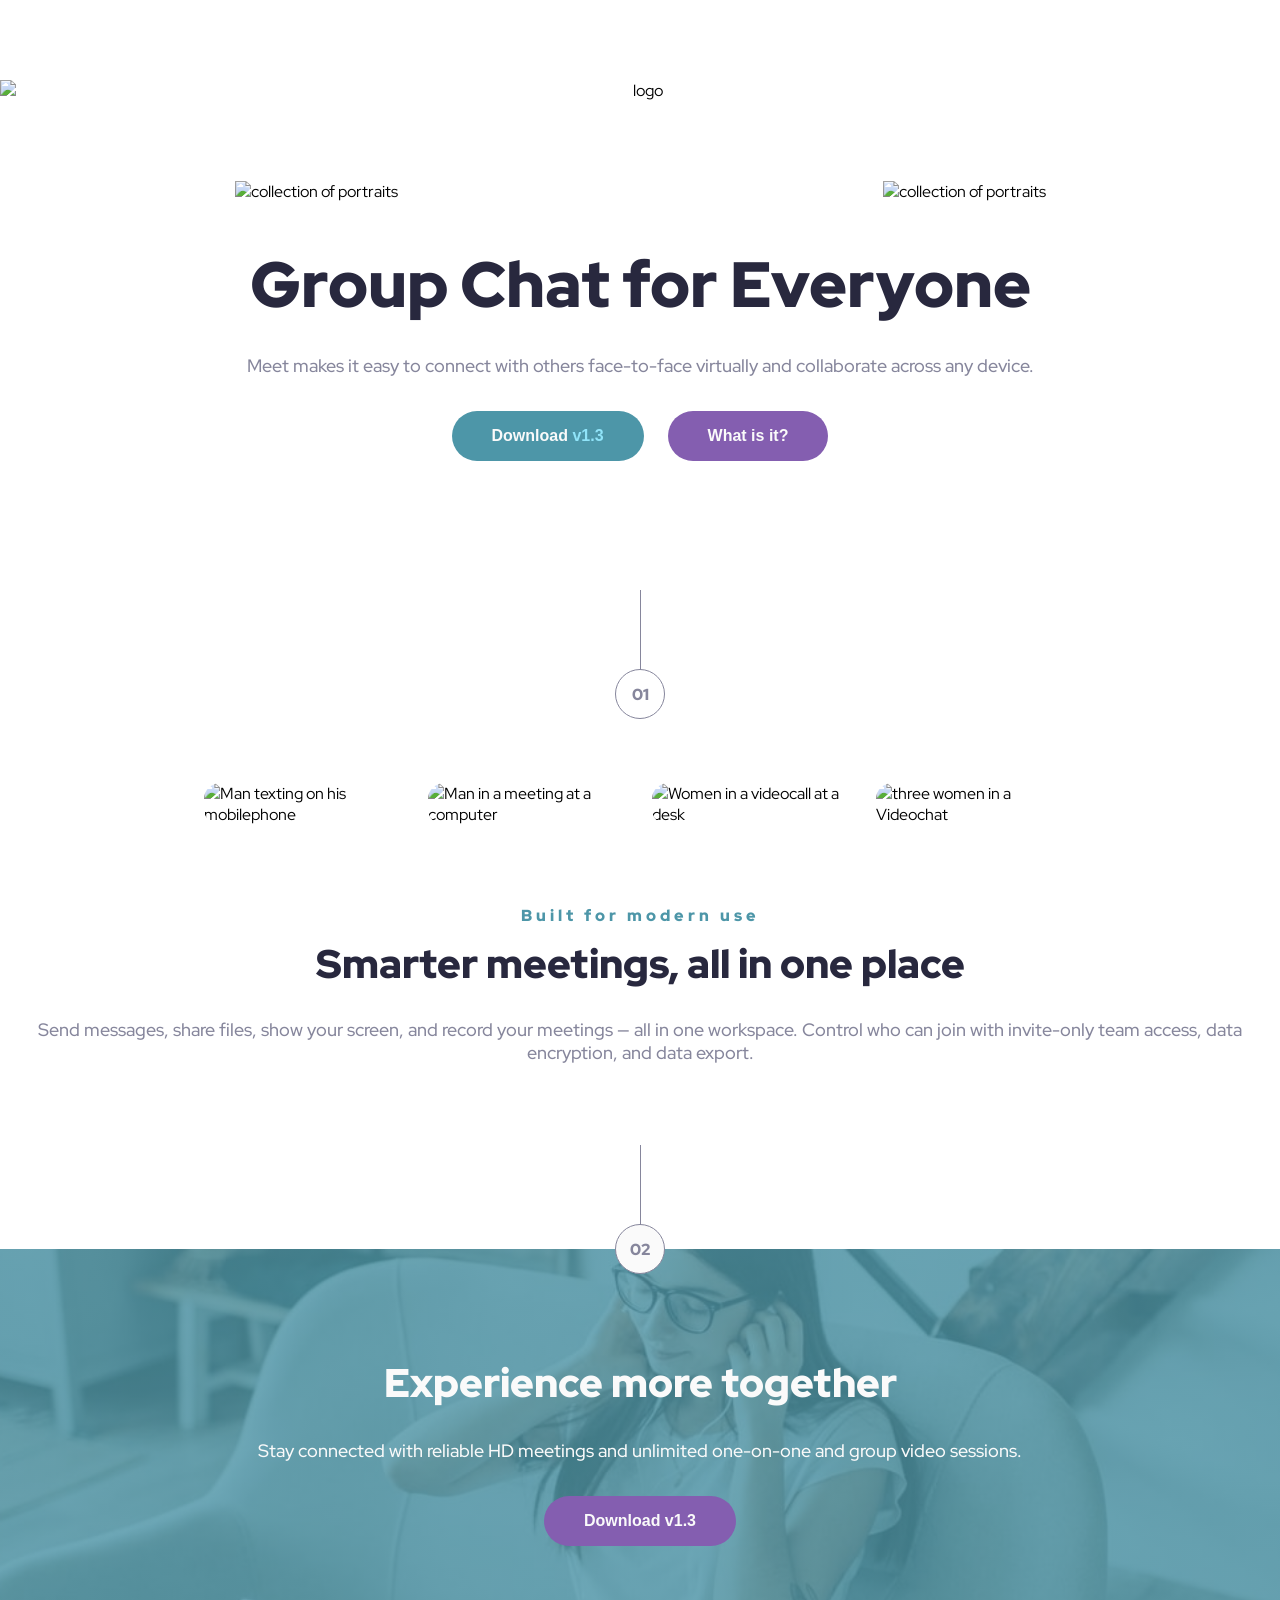
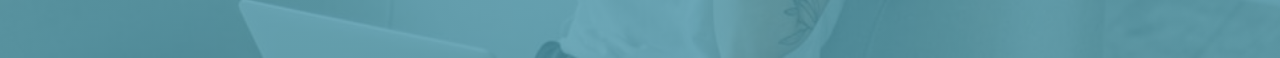
==== index.html @ 0fd46693 "changes" ====
<!DOCTYPE html>
<html lang="en">

<head>
  <meta charset="UTF-8">
  <meta name="viewport" content="width=device-width, initial-scale=1.0">

  <link rel="icon" type="image/png" sizes="32x32" href="./assets/favicon-32x32.png">
  <link rel="stylesheet" href="../style.css">

  <title>Frontend Mentor | Meet landing page</title>
</head>

<body>
  <header>
    <div class="container">
      <img src="./assets/logo.svg" alt="logo" class="logo">
      <div class="header-container">
        <div class="img-container"><img src="./assets/desktop/image-hero-left.png" alt="collection of portraits"></div>
        <div class="text-container flex">
          <h1 class="main-header">Group Chat for Everyone</h1>
          <p class="header-text">Meet makes it easy to connect with others face-to-face virtually and collaborate
            across any device.</p>
          <div class="btn-container">
            <button class="btn btn_main">Download <span>v1.3</span></button>
            <button class="btn btn_secondary">What is it?</button>
          </div>
        </div>
        <div class="img-container"><img src="./assets/desktop/image-hero-right.png" alt="collection of portraits"></div>
      </div>
  </header>
  <main>

    <div class="container">
      <div class="circle-design"><span></span>01</div>
    </div>
    <div class="img-carousel">
      <img src="./assets/desktop/image-man-texting.jpg" alt="Man texting on his mobilephone" class="img">
      <img src="./assets/desktop/image-men-in-meeting.jpg" alt="Man in a meeting at a computer" class="img">
      <img src="./assets/desktop/image-woman-in-videocall.jpg" alt="Women in a videocall at a desk" class="img">
      <img src="./assets/desktop/image-women-videochatting.jpg" alt="three women in a Videochat" class="img">
    </div>
    <div class="text-container">
      <p class="subheader">Built for modern use</p>
      <h2 class="header">Smarter meetings, all in one place</h2>
      <p class="text">
        Send messages, share files, show your screen, and record your meetings — all in one
        workspace. Control who can join with invite-only team access, data encryption, and data export.
      </p>
    </div>
    </div>
  </main>
  <footer>
    <div class="circle-design circle-design_bottom">02</div>
    <div class="footer-container">
      <h2 class="header header_white">Experience more together</h2>
      <p class="text text_white">Stay connected with reliable HD meetings and unlimited one-on-one and group video
        sessions.
      </p>
      <button class="btn btn_secondary btn_footer">Download v1.3</button>
    </div>
  </footer>
</body>

</html>
---- style.css ----
:root{
  /* Colors */
  /* Primary */
  --clr-cyan-600: hsl(192,37%, 48%);
  --clr-cyan-300: hsl(192,90%,77%);
  --clr-purple-600: hsl(268, 34%, 53%);
  --clr-purple-300: hsl(268,100%,86%);

  /* Neutrals */
  --clr-slate-900:hsl(240,21%,20%);
  --clr-slate-600:hsl(240,10%,57%);
  --clr-slate-300:hsl(240,18%,85%);
  --clr-white:hsl(0,0%,98%);

  /* Typography */
  --fs-preset-1:4rem;
  --lh-preset-1:110%;
  --fs-preset-2: 2.5rem;
  --fs-preset-3:1rem;
  --fs-preset-4:1.125rem;
  --fs-preset-5:1rem;
  --lh-preset-5:150%;

  /* Spacing */
  --sp-extrabig:7rem;
  --sp-big-900:5rem;
  --sp-big-800:4.5rem;
  --sp-big-700:4rem;
  --sp-big-600:3.5rem;
  --sp-big-500:2.5rem;
  --sp-medium-200:2rem;
  --sp-medium-100:1.5rem;
  --sp-small-300:1rem;
  --sp-small-200:.5rem;
  --sp-small-100:.25rem;
}

@font-face {
  font-family: "Red Hat Display";
  src: url("./starter-code/assets/fonts/Red_Hat_Display/RedHatDisplay-VariableFont_wght.ttf");
  font-weight:900, 800, 600, 500;
  font-style: normal;
}

*{
  margin: 0;
  padding: 0;
  box-sizing: border-box;
}
/* /////////////7// */
    /* General */
/* /////////////7// */

body{
  font-family: "Red Hat Display", serif;
}

.flex{
  display: flex;
  justify-content: center;
  flex-direction: column;
  align-items: center;
}

/* /////////////7// */
    /* Buttons */
/* /////////////7// */

.btn{
  border: 0;
  padding: 1rem 2.5rem;
  border-radius: 29px;  
  font-size: var(--fs-preset-5);
  font-weight: 900;
  color: var(--clr-white);
  cursor: pointer;
  
}

.btn_main{
  background-color: var(--clr-cyan-600);
}
.btn_main span{
  color: var(--clr-cyan-300);
}
.btn_secondary{
  background-color: var(--clr-purple-600);
  width:max-content; 
}
.btn_footer{
  width:max-content; 
}
.btn_main:hover, .btn_main:focus{
  background-color: #71C0D4;
}
.btn_secondary:hover, .btn_secondary:focus{
  background-color: #B18BDD;
}
/* /////////////7// */
    /* Container */
/* /////////////7// */

.container{
  margin-top: 5rem;
}
.header-container{
  display: flex;
  justify-items: center;  
  gap: var(--sp-big-900);
  justify-content: center;
  margin-bottom: var(--sp-big-700);
}
.btn-container{
  display: flex;
  gap: var(--sp-medium-100);
}
.text-container{
  padding: 1rem;
  text-align: center;  
  margin:auto
}
.random{
  margin-top: var(--sp-big-900);
}
.footer-container{
  display: grid;
  grid-template-columns:1fr 1fr 1fr;
  justify-items: center;
  align-items: center;
  gap: 2rem;
  padding:7rem 3rem;
  margin-inline: auto;
  background-image: linear-gradient(hsl(192,37%, 48%, .8), hsla(192, 37%, 48%, 0.8)),url(./starter-code/assets/desktop/image-footer.jpg) ;
  background-position: center;
  background-size: cover;
}


/* /////////////7// */
  /* Text styling */
/* /////////////7// */

.main-header{
  font-size: var(--fs-preset-1);
  font-weight: 900;
  line-height: var(--lh-preset-1);
  color: var(--clr-slate-900);
  margin-bottom: var(--sp-medium-200);
}
.header-text{
  font-size: var(--fs-preset-4);
  font-weight: 500;
  line-height: var(--lh-preset-5);
  color: var(--clr-slate-600);
  margin-bottom: var(--sp-medium-200);
}

.subheader{
  font-size: var(--fs-preset-3);
  color: var(--clr-cyan-600);
  font-weight: 900;
  margin-bottom: var(--sp-small-300);
  letter-spacing: 4px;
}
.header{
  font-size: var(--fs-preset-2);
  font-weight: 900;
  color:var(--clr-slate-900);
  line-height: var(--lh-preset-1);
  padding-inline: var(--sp-big-500);
  margin-bottom: var(--sp-medium-200);
}
.text{
  font-size: var(--fs-preset-4);
  font-weight: 500;
  color: var(--clr-slate-600);
  margin-bottom: var(--sp-big-800);
}

/* /////////////7// */
  /* Image styling */
/* /////////////7// */

.img-carousel{
  display: flex;
  justify-content: center;
  gap: 3.5rem;
  margin-bottom: var(--sp-big-700);
}
.img{
  max-width: 256px;
  display: inline-block;
  border-radius:16px;
}
.img-container:last-of-type{
  display: flex;
  align-items: flex-end;
}
.logo{
  margin-bottom: var(--sp-big-900);
  text-align: center;
  display: block;
  margin-inline: auto;
}
/* /////////////7// */
 /* Circle styling */
/* /////////////7// */

.circle-design{
  display: flex;
  justify-content: center;
  align-items: center;
  width: 50px;
  height: 50px;
  margin: auto;
  border: 1px solid var(--clr-slate-600);
  border-radius: 50%;
  font-size: var(--fs-preset-5);
  color: var(--clr-slate-600);
  font-weight: 900;
  margin-bottom: var(--sp-big-700);
  position: relative;
  margin-top: calc(7rem + 80px);
  
}
.circle-design::before{
  display: block;
  content: "";
  position: absolute;
  width: 1px;
  height: 80px;
  background-color: var(--clr-slate-600);  
  top:-80px;
}
.circle-design_bottom{
  margin-top: var(--sp-big-800);
  margin-bottom: -25px;
  background-color: var(--clr-white);
}

/* /////////////7// */
 /* Footer styling */
/* /////////////7// */

.header_white{
  color: var(--clr-white);
  margin-bottom: 0;
}
.text_white{
  color: var(--clr-white);
  margin-bottom: 0;
  padding-inline:var(--sp-medium-200); 
  font-size: var(--fs-preset-4);
  line-height: var(--lh-preset-5);
}
/* /////////////7// */
 /*  Media queris */
/* /////////////7// */

@media (max-width:89em){
    .header-container{
      display: grid;
      grid-template-columns: 1fr 1fr;
      margin-inline: auto;
      gap: 1rem;
    }
    .text-container{
      grid-area: 3 / 1 /span 3 / span 2;
    }
    .img-carousel{
      gap:1.5rem;
    }
    .img{
      width:clamp(152px, 200px, 252px);
      max-height:clamp(152px, 200px, 252px);
    }
    .footer-container{
      grid-template-columns: 1fr;
      text-align: center;
    }
    .text_white{
      padding: 0 5rem;
    }
}

@media (max-width:48em){
  .container{
    margin-top: 3.5rem;
  }
  .header-container{
    grid-template-columns: 1fr 1fr;
    margin-inline: var(--sp-small-300);
    gap: var(--sp-small-100);
    row-gap: var(--sp-small-300);
    margin-bottom: 1rem;
   }
  .btn-container{
    flex-direction: column;
    align-items: center;
    gap: var(--sp-small-300);
  }
  .logo{
    margin-bottom: var(--sp-big-700);
  }
  .circle-design{
    margin-top: var(--sp-extrabig);
  }
  .text{
    padding-inline: 1rem;
  }
  .img-container img{
    max-width: 175px;
  }
  .text-container{
    grid-area: 3 / 1 /span 3 / span 2;
  }
  .img-carousel{
    display: grid;
    grid-template-columns: 1fr 1fr;
    margin-inline: 2rem;
    gap: 1rem;
  }
  .img{
    max-width: 147.5px;
  }
  .footer-container{
    grid-template-columns: 1fr;
    text-align: center;
  }
}
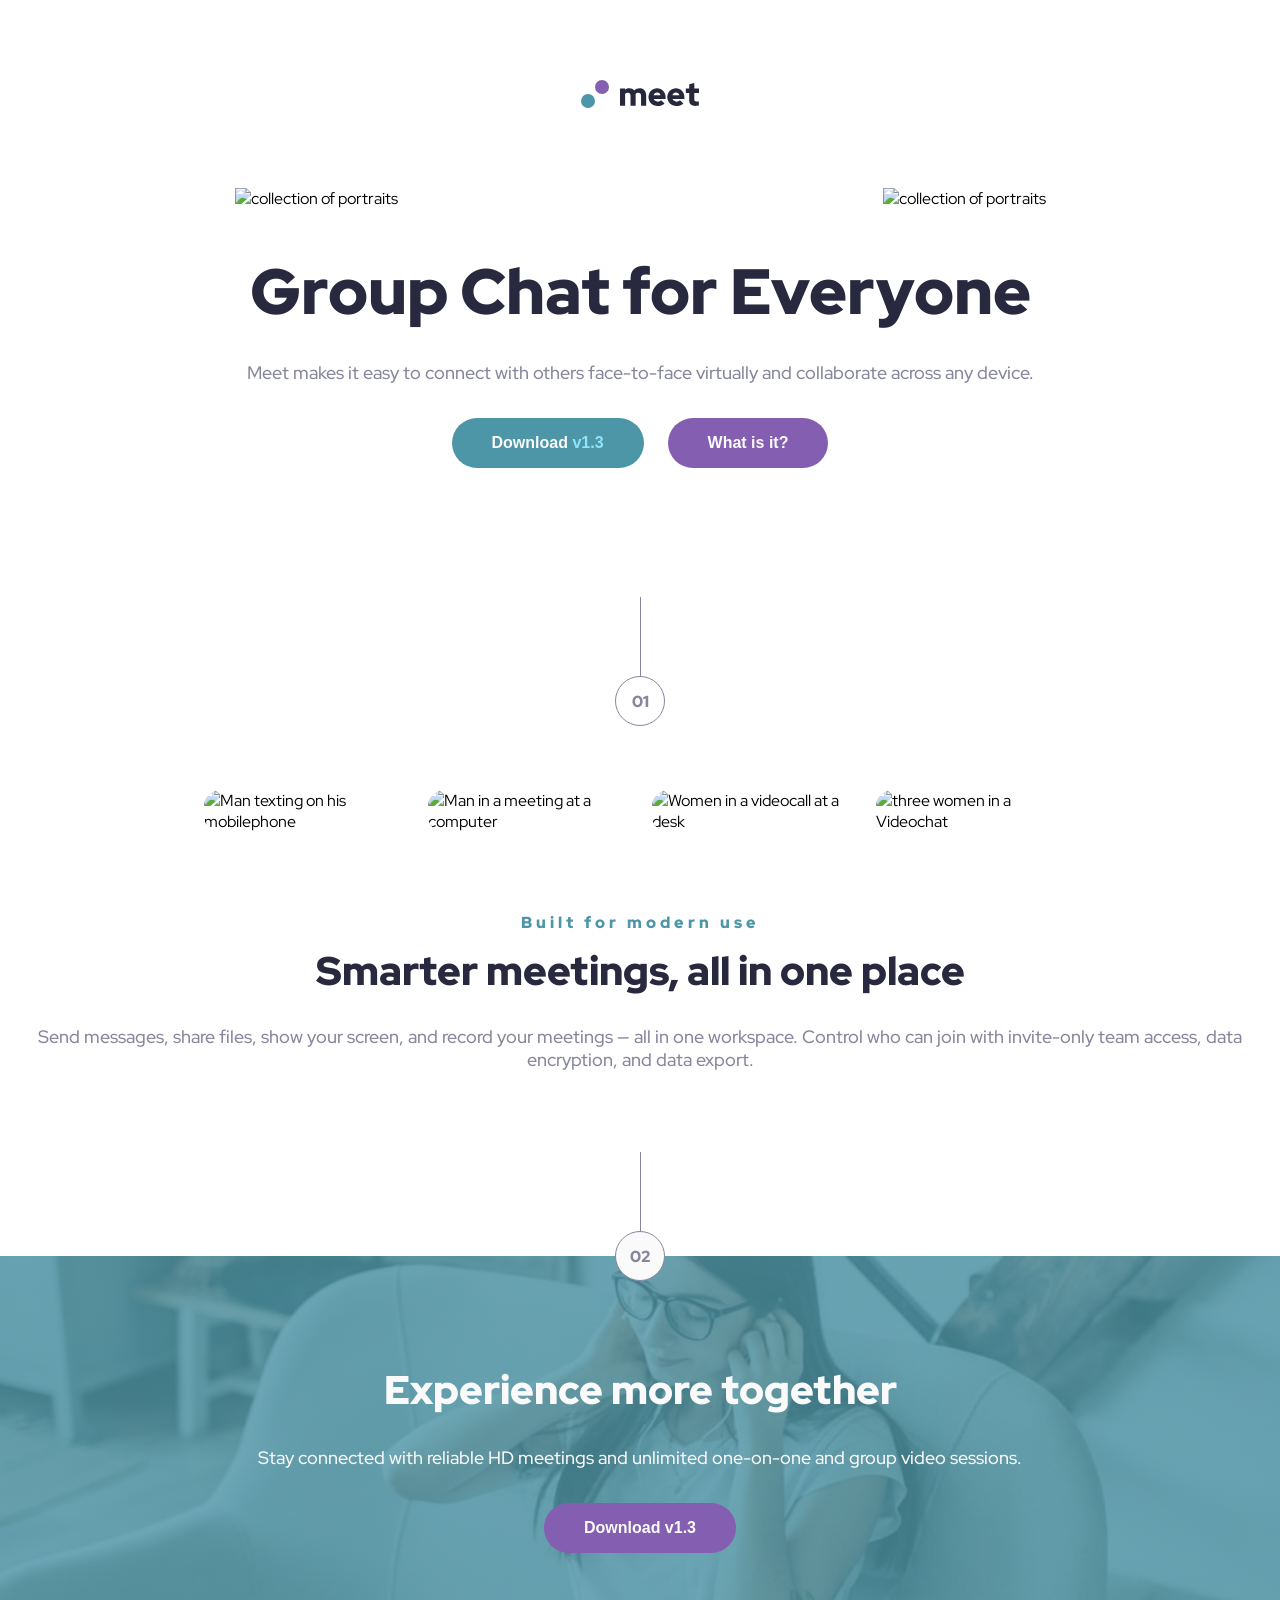
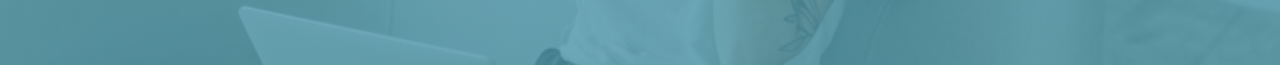
==== commit 4c42431a: "changes" ====
--- a/index.html
+++ b/index.html
@@ -6,7 +6,7 @@
   <meta name="viewport" content="width=device-width, initial-scale=1.0">
 
   <link rel="icon" type="image/png" sizes="32x32" href="./assets/favicon-32x32.png">
-  <link rel="stylesheet" href="../style.css">
+  <link rel="stylesheet" href="style.css">
 
   <title>Frontend Mentor | Meet landing page</title>
 </head>
@@ -14,9 +14,9 @@
 <body>
   <header>
     <div class="container">
-      <img src="./assets/logo.svg" alt="logo" class="logo">
+      <img src="/starter-code/assets/logo.svg" alt="logo" class="logo">
       <div class="header-container">
-        <div class="img-container"><img src="./assets/desktop/image-hero-left.png" alt="collection of portraits"></div>
+        <div class="img-container"><img src="/assets/desktop/image-hero-left.png" alt="collection of portraits"></div>
         <div class="text-container flex">
           <h1 class="main-header">Group Chat for Everyone</h1>
           <p class="header-text">Meet makes it easy to connect with others face-to-face virtually and collaborate
@@ -26,7 +26,7 @@
             <button class="btn btn_secondary">What is it?</button>
           </div>
         </div>
-        <div class="img-container"><img src="./assets/desktop/image-hero-right.png" alt="collection of portraits"></div>
+        <div class="img-container"><img src="/assets/desktop/image-hero-right.png" alt="collection of portraits"></div>
       </div>
   </header>
   <main>
@@ -35,10 +35,10 @@
       <div class="circle-design"><span></span>01</div>
     </div>
     <div class="img-carousel">
-      <img src="./assets/desktop/image-man-texting.jpg" alt="Man texting on his mobilephone" class="img">
-      <img src="./assets/desktop/image-men-in-meeting.jpg" alt="Man in a meeting at a computer" class="img">
-      <img src="./assets/desktop/image-woman-in-videocall.jpg" alt="Women in a videocall at a desk" class="img">
-      <img src="./assets/desktop/image-women-videochatting.jpg" alt="three women in a Videochat" class="img">
+      <img src="/assets/desktop/image-man-texting.jpg" alt="Man texting on his mobilephone" class="img">
+      <img src="/assets/desktop/image-men-in-meeting.jpg" alt="Man in a meeting at a computer" class="img">
+      <img src="/assets/desktop/image-woman-in-videocall.jpg" alt="Women in a videocall at a desk" class="img">
+      <img src="/assets/desktop/image-women-videochatting.jpg" alt="three women in a Videochat" class="img">
     </div>
     <div class="text-container">
       <p class="subheader">Built for modern use</p>
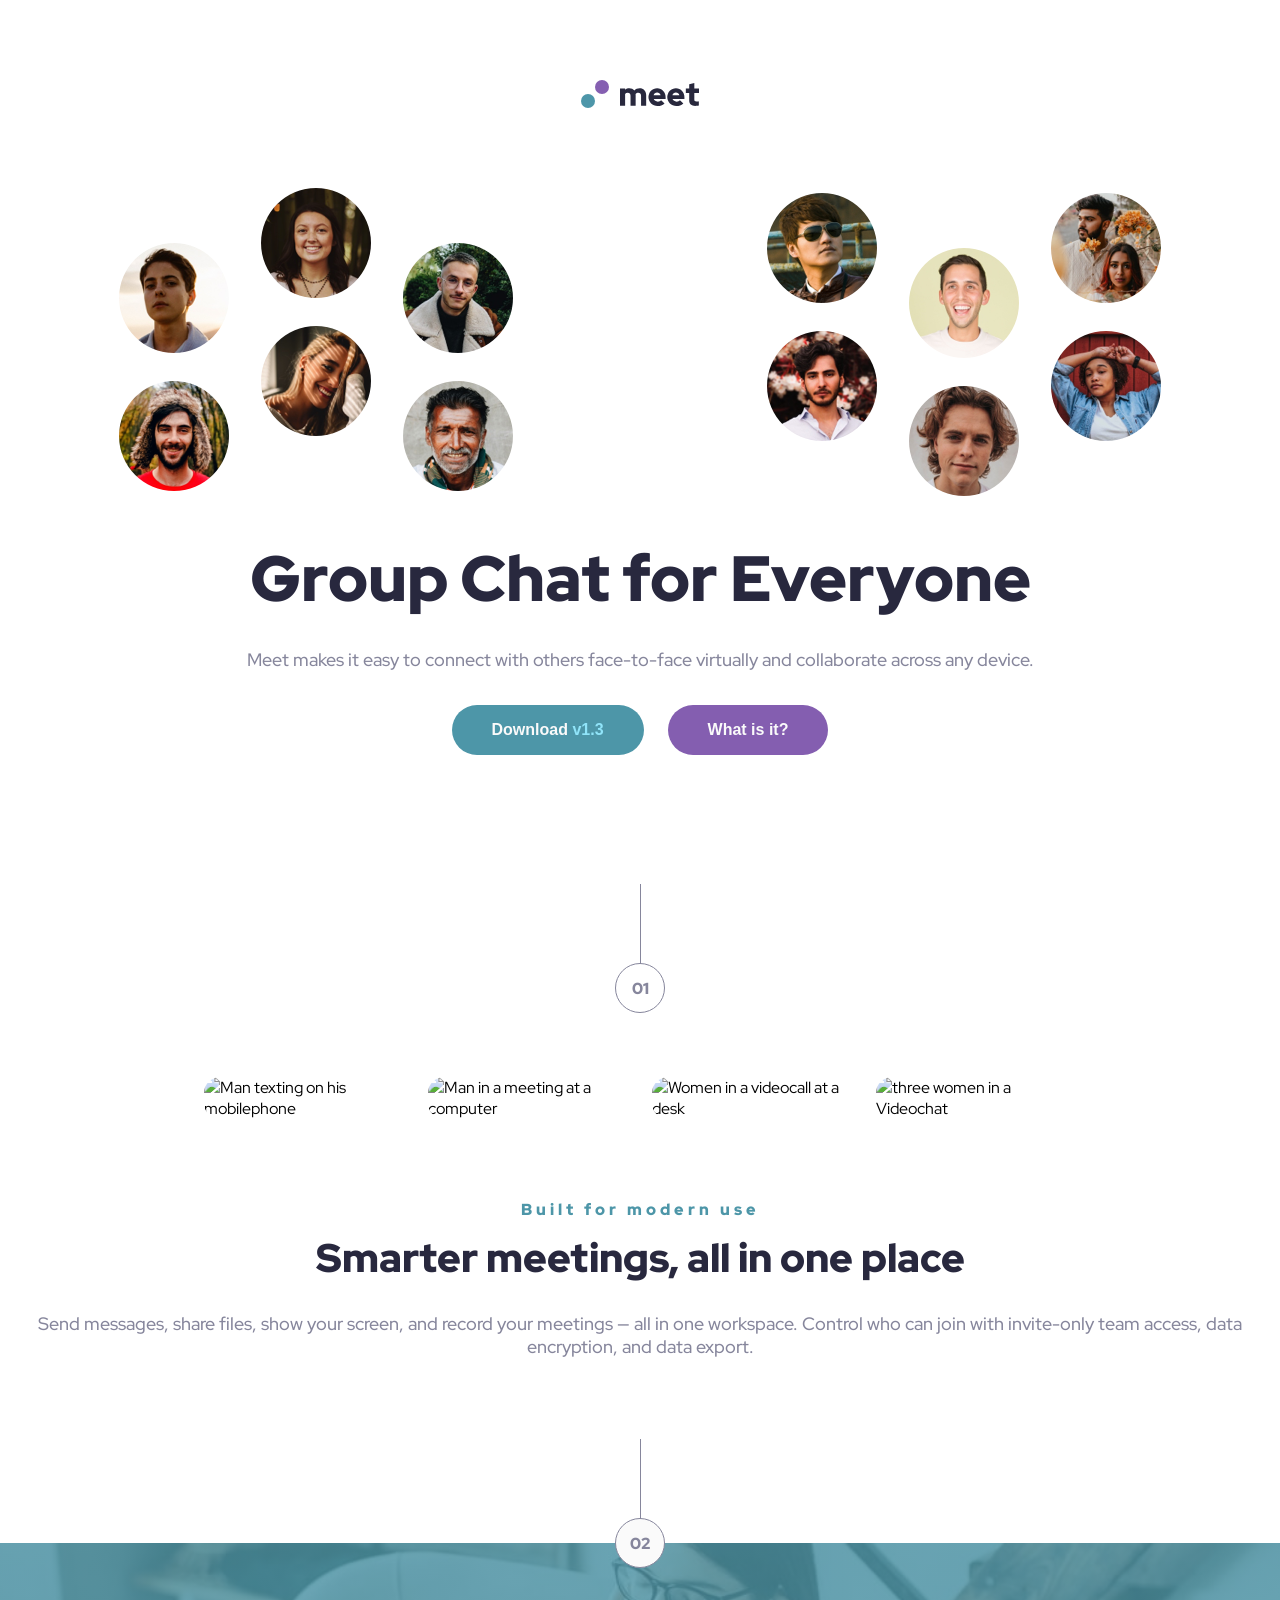
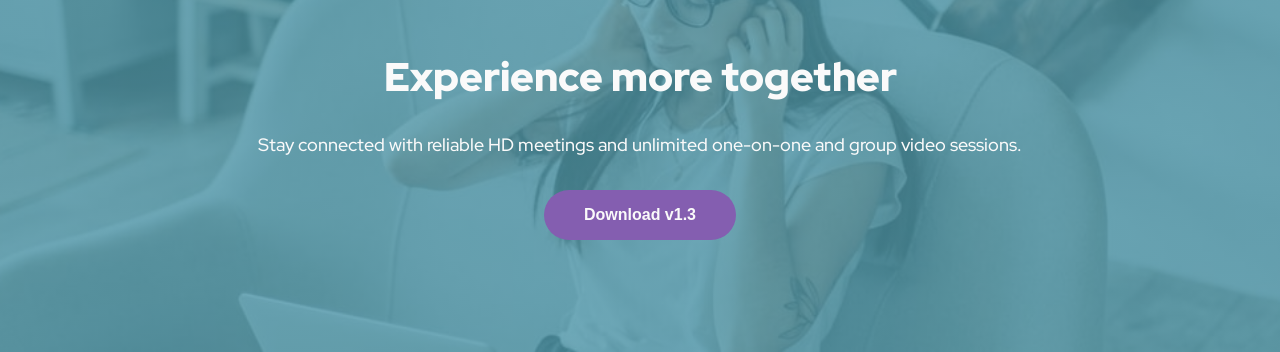
==== commit 772a1a54: "changes" ====
--- a/index.html
+++ b/index.html
@@ -16,7 +16,8 @@
     <div class="container">
       <img src="/starter-code/assets/logo.svg" alt="logo" class="logo">
       <div class="header-container">
-        <div class="img-container"><img src="/assets/desktop/image-hero-left.png" alt="collection of portraits"></div>
+        <div class="img-container"><img src="/starter-code/assets/desktop/image-hero-left.png"
+            alt="collection of portraits"></div>
         <div class="text-container flex">
           <h1 class="main-header">Group Chat for Everyone</h1>
           <p class="header-text">Meet makes it easy to connect with others face-to-face virtually and collaborate
@@ -26,7 +27,8 @@
             <button class="btn btn_secondary">What is it?</button>
           </div>
         </div>
-        <div class="img-container"><img src="/assets/desktop/image-hero-right.png" alt="collection of portraits"></div>
+        <div class="img-container"><img src="starter-code/assets/desktop/image-hero-right.png"
+            alt="collection of portraits"></div>
       </div>
   </header>
   <main>
--- a/style.css
+++ b/style.css
@@ -326,5 +326,8 @@
   .footer-container{
     grid-template-columns: 1fr;
     text-align: center;
+    background-image: linear-gradient(hsl(192,37%, 48%, .8), 
+    hsla(192, 37%, 48%, 0.8)),url(./starter-code/assets/mobile/image-footer.jpg) ;
+
   }
 }
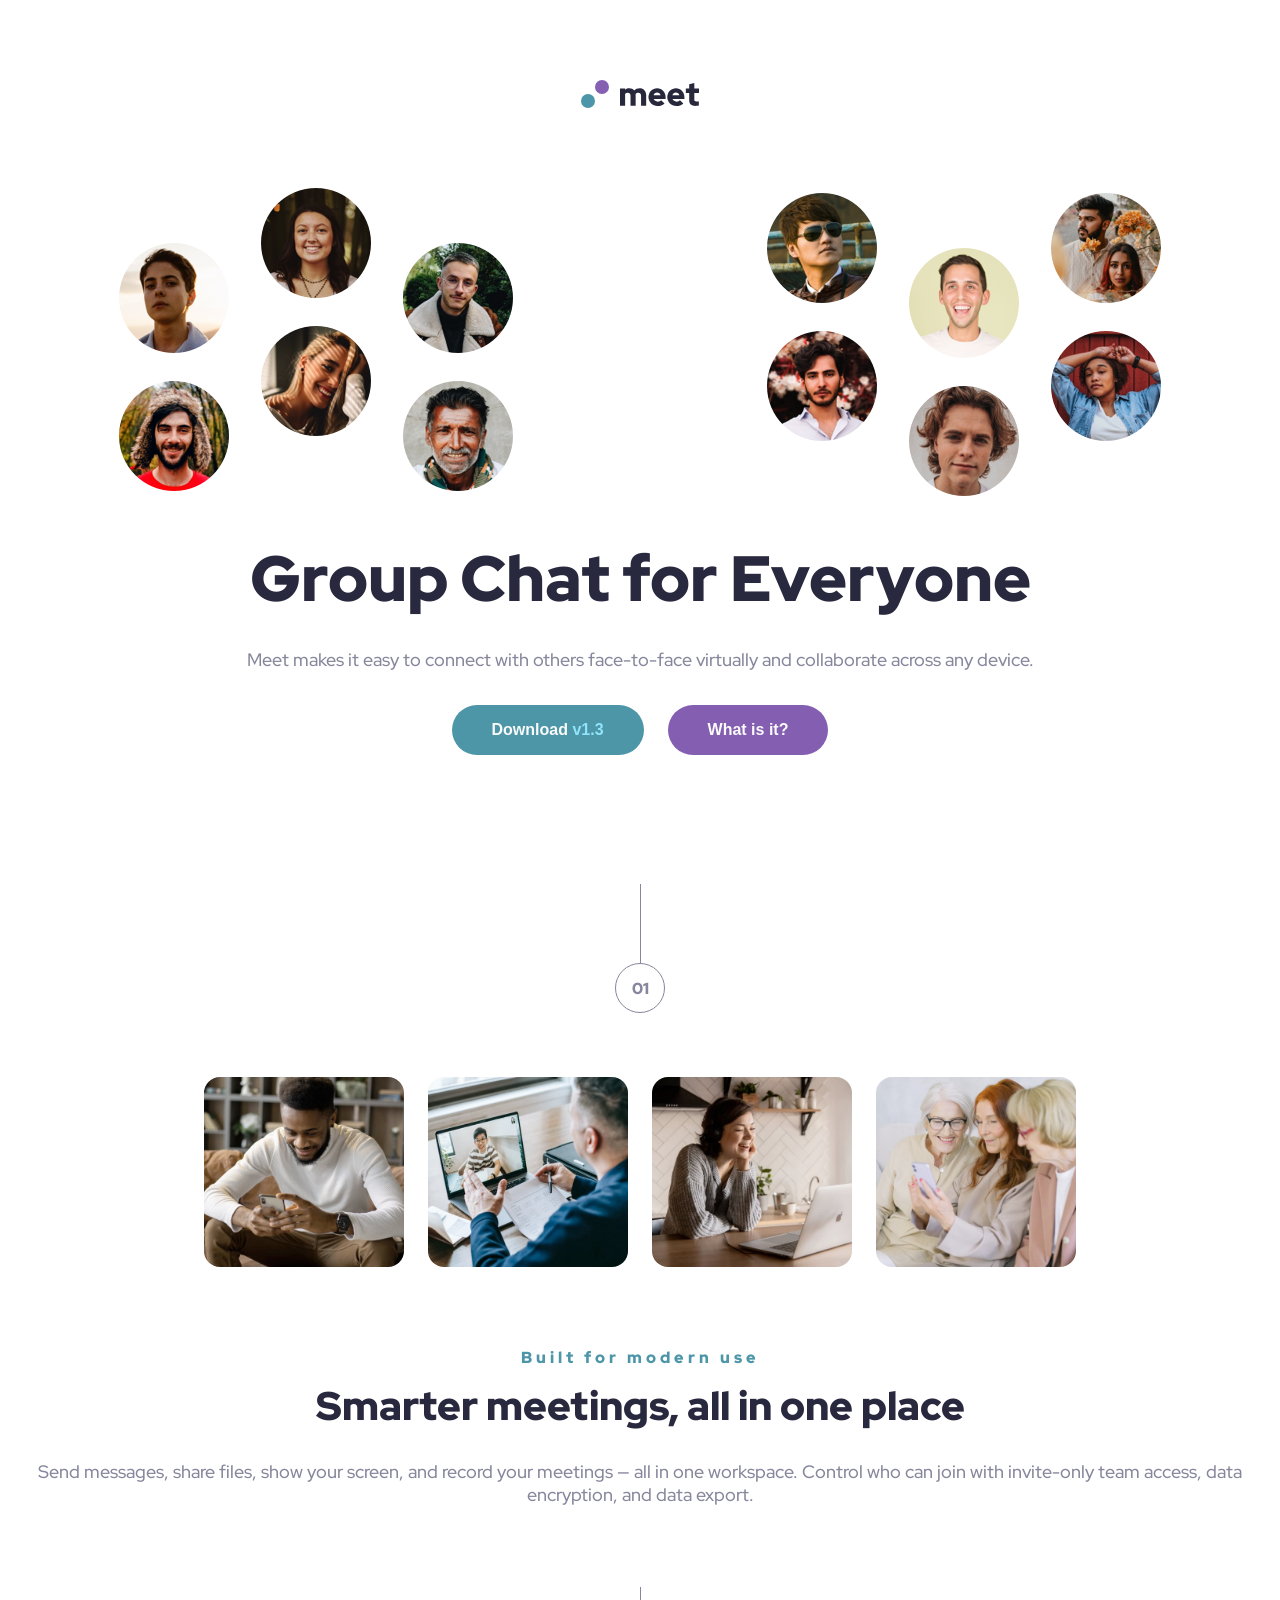
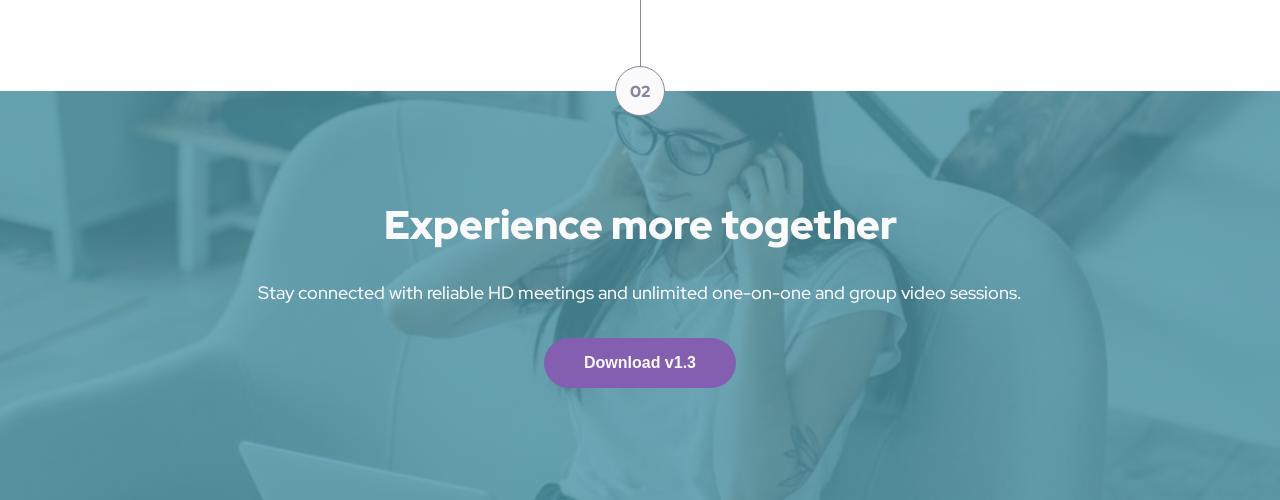
==== commit f53735a5: "changes" ====
--- a/index.html
+++ b/index.html
@@ -14,9 +14,9 @@
 <body>
   <header>
     <div class="container">
-      <img src="/starter-code/assets/logo.svg" alt="logo" class="logo">
+      <img src="starter-code/assets/logo.svg" alt="logo" class="logo">
       <div class="header-container">
-        <div class="img-container"><img src="/starter-code/assets/desktop/image-hero-left.png"
+        <div class="img-container"><img src="starter-code/assets/desktop/image-hero-left.png"
             alt="collection of portraits"></div>
         <div class="text-container flex">
           <h1 class="main-header">Group Chat for Everyone</h1>
@@ -37,10 +37,11 @@
       <div class="circle-design"><span></span>01</div>
     </div>
     <div class="img-carousel">
-      <img src="/assets/desktop/image-man-texting.jpg" alt="Man texting on his mobilephone" class="img">
-      <img src="/assets/desktop/image-men-in-meeting.jpg" alt="Man in a meeting at a computer" class="img">
-      <img src="/assets/desktop/image-woman-in-videocall.jpg" alt="Women in a videocall at a desk" class="img">
-      <img src="/assets/desktop/image-women-videochatting.jpg" alt="three women in a Videochat" class="img">
+      <img src="starter-code/assets/desktop/image-man-texting.jpg" alt="Man texting on his mobilephone" class="img">
+      <img src="starter-code/assets/desktop/image-men-in-meeting.jpg" alt="Man in a meeting at a computer" class="img">
+      <img src="starter-code/assets/desktop/image-woman-in-videocall.jpg" alt="Women in a videocall at a desk"
+        class="img">
+      <img src="starter-code/assets/desktop/image-women-videochatting.jpg" alt="three women in a Videochat" class="img">
     </div>
     <div class="text-container">
       <p class="subheader">Built for modern use</p>
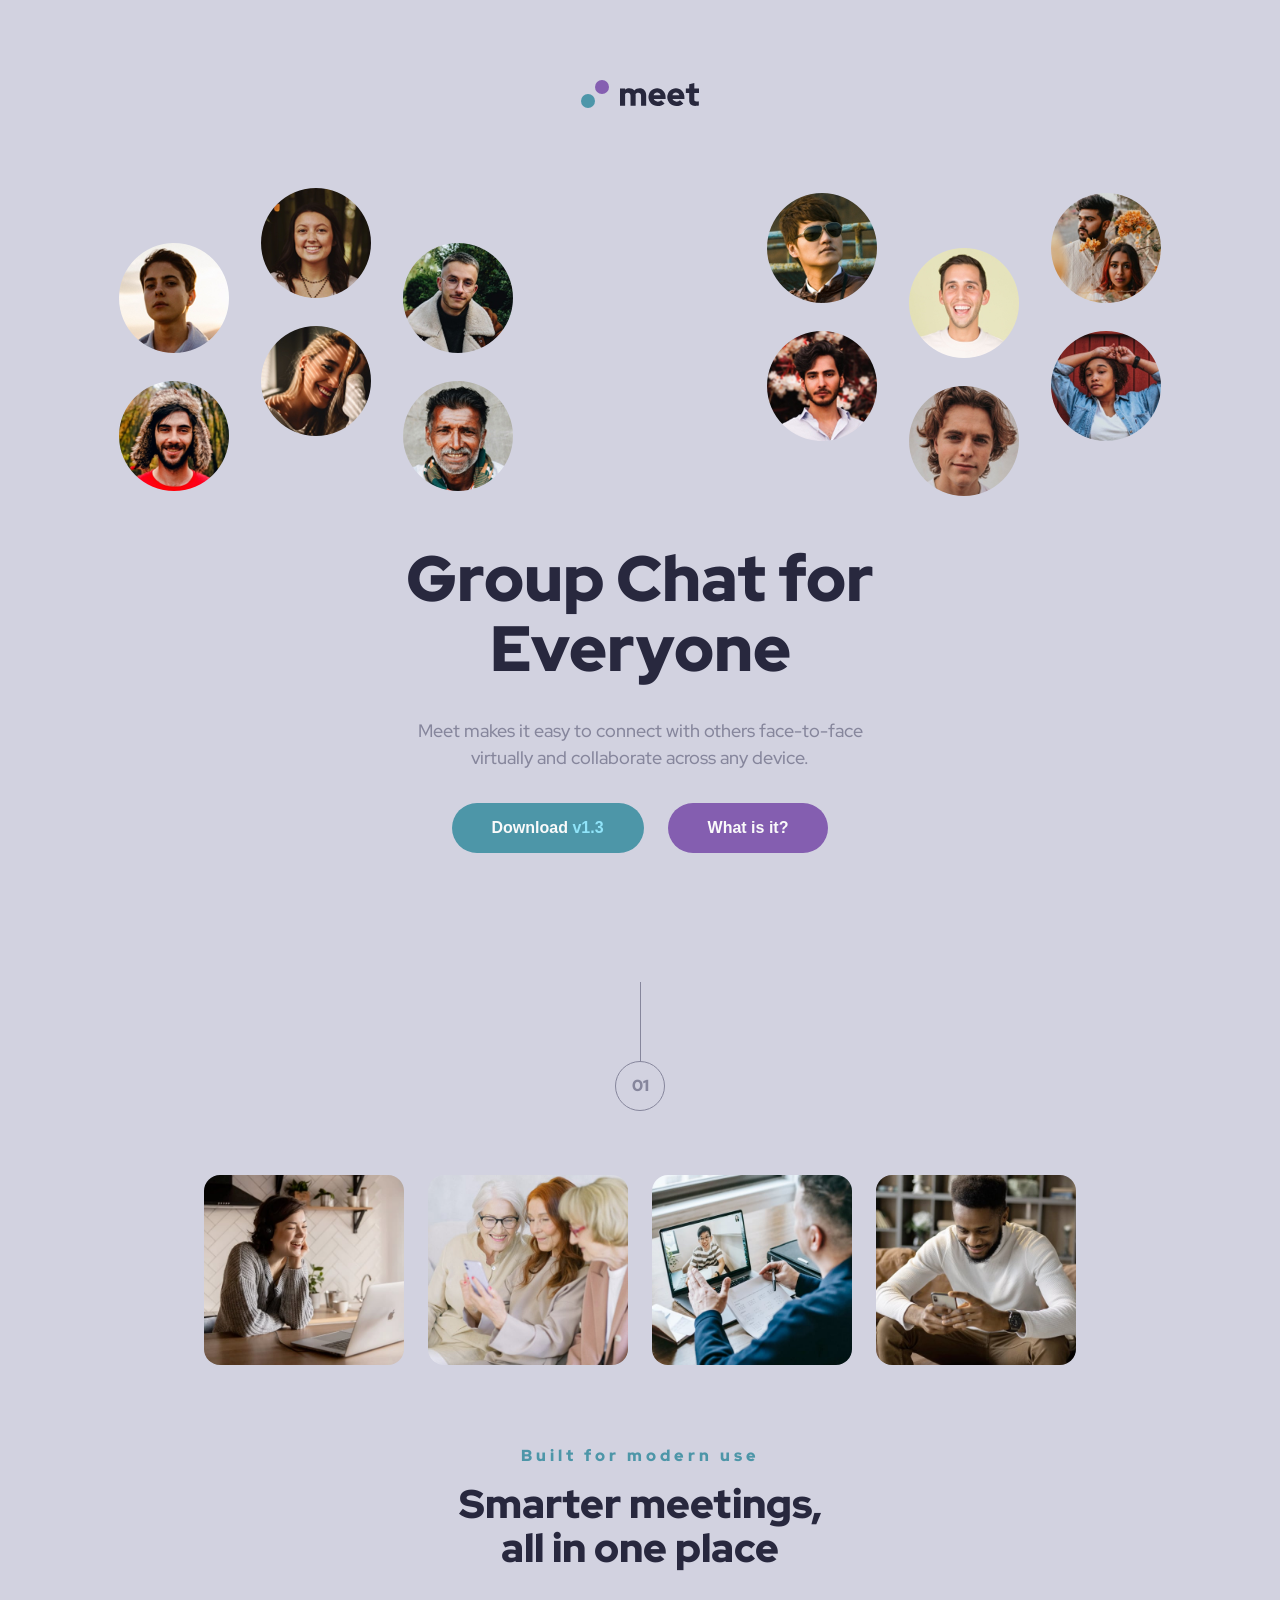
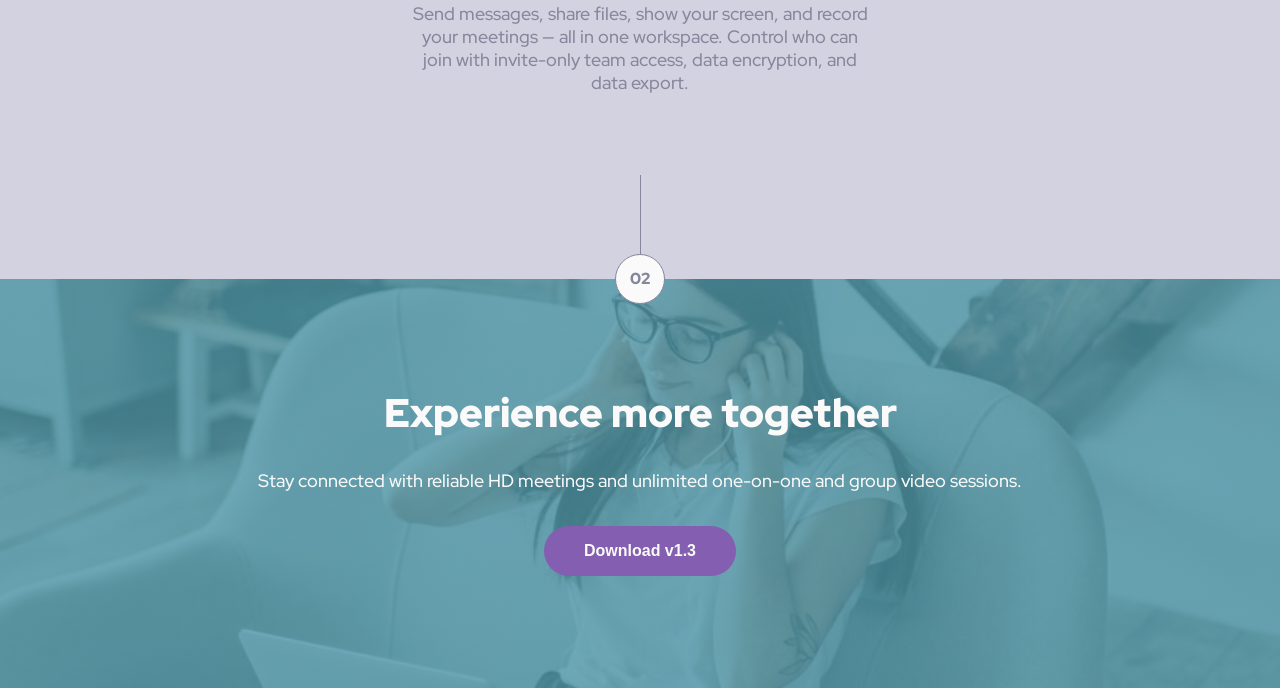
==== commit 8e726300: "changes" ====
--- a/index.html
+++ b/index.html
@@ -37,11 +37,11 @@
       <div class="circle-design"><span></span>01</div>
     </div>
     <div class="img-carousel">
-      <img src="starter-code/assets/desktop/image-man-texting.jpg" alt="Man texting on his mobilephone" class="img">
-      <img src="starter-code/assets/desktop/image-men-in-meeting.jpg" alt="Man in a meeting at a computer" class="img">
       <img src="starter-code/assets/desktop/image-woman-in-videocall.jpg" alt="Women in a videocall at a desk"
         class="img">
       <img src="starter-code/assets/desktop/image-women-videochatting.jpg" alt="three women in a Videochat" class="img">
+      <img src="starter-code/assets/desktop/image-men-in-meeting.jpg" alt="Man in a meeting at a computer" class="img">
+      <img src="starter-code/assets/desktop/image-man-texting.jpg" alt="Man texting on his mobilephone" class="img">
     </div>
     <div class="text-container">
       <p class="subheader">Built for modern use</p>
--- a/style.css
+++ b/style.css
@@ -53,6 +53,7 @@
 
 body{
   font-family: "Red Hat Display", serif;
+  background-color: var(--clr-slate-300);
 }
 
 .flex{
@@ -117,7 +118,8 @@
 .text-container{
   padding: 1rem;
   text-align: center;  
-  margin:auto
+  margin:auto;
+  width:500px;
 }
 .random{
   margin-top: var(--sp-big-900);
@@ -184,7 +186,7 @@
 .img-carousel{
   display: flex;
   justify-content: center;
-  gap: 3.5rem;
+  gap: 2rem;
   margin-bottom: var(--sp-big-700);
 }
 .img{
